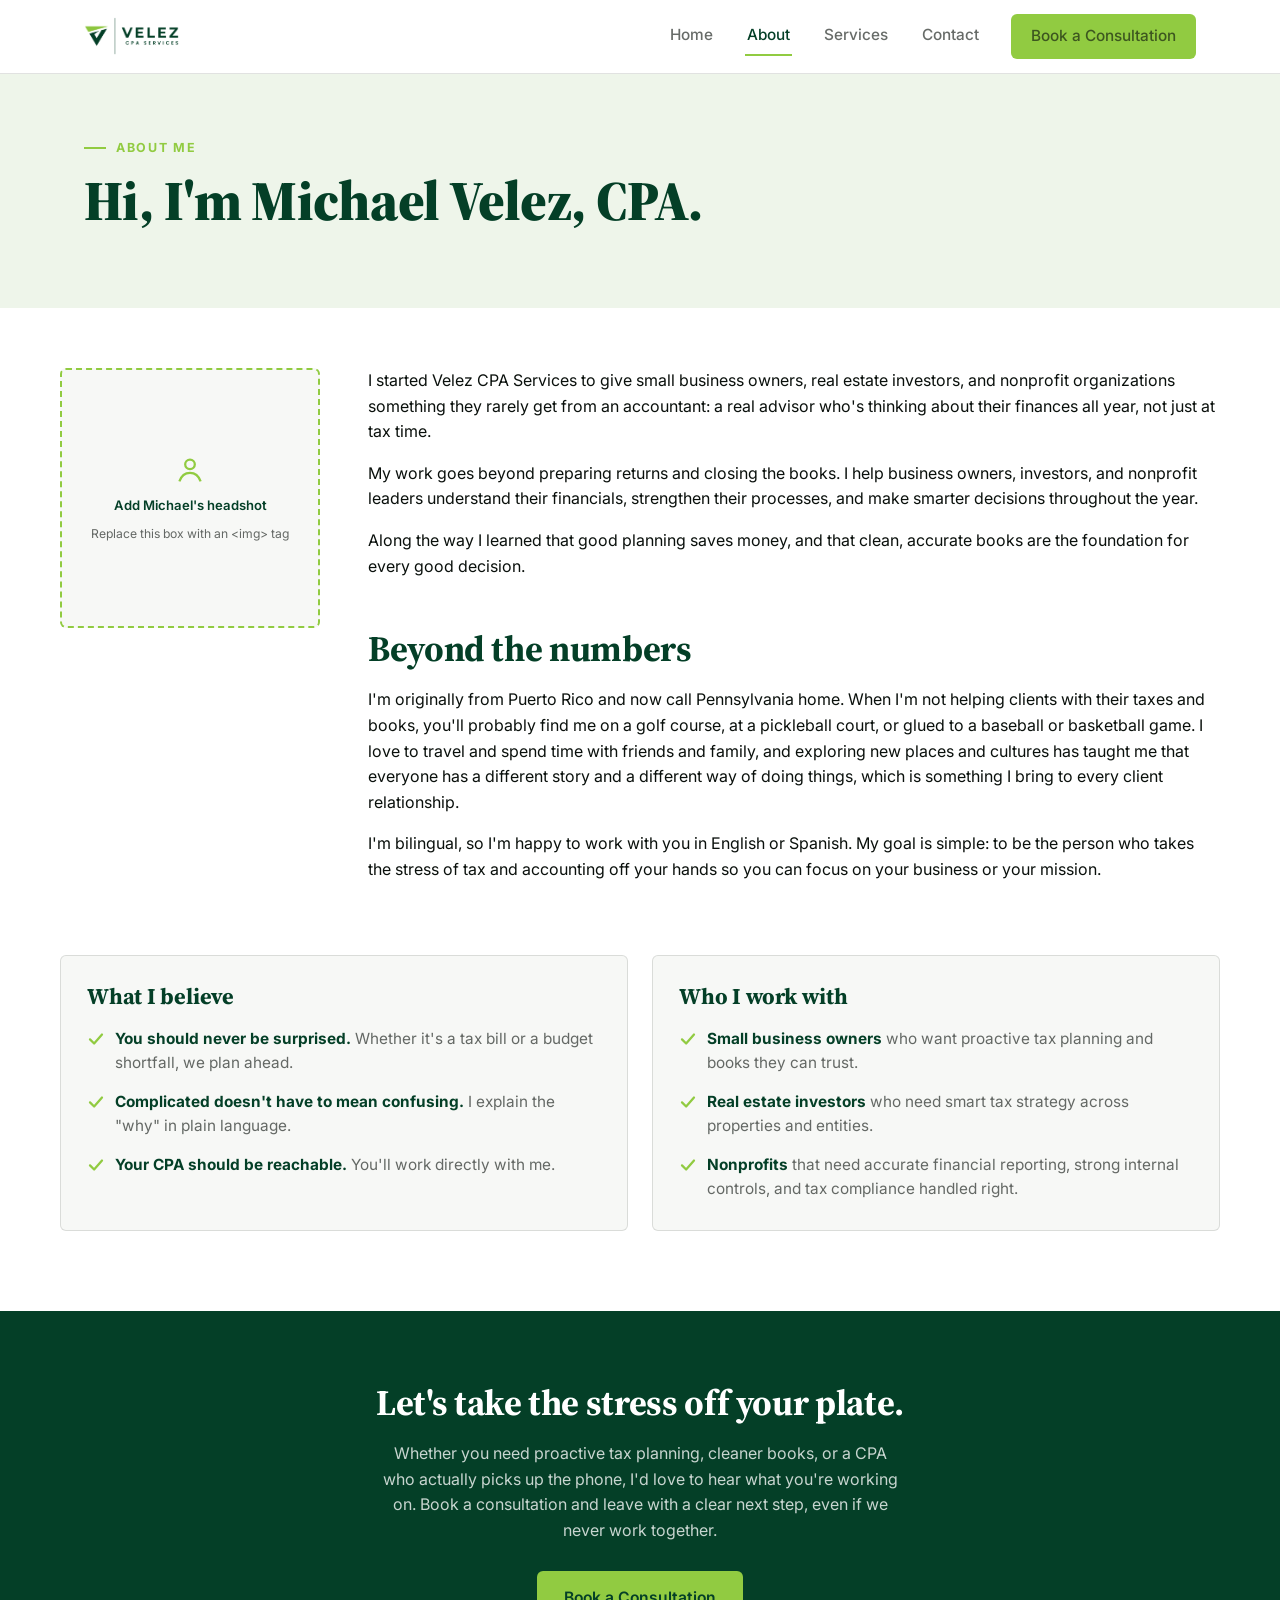
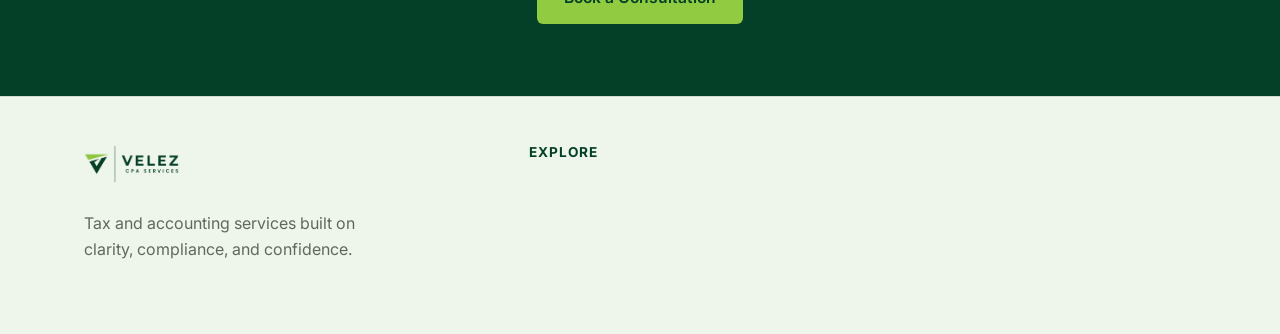
==== about.html @ fefa3461 "Update about.html" ====
<!doctype html>
<html lang="en">
<head>
<meta charset="UTF-8" />
<meta name="viewport" content="width=device-width, initial-scale=1" />
<title>About Michael Velez | Velez CPA Services</title>
<meta name="description" content="Meet Michael Velez, CPA — a proactive advisor for small business owners, real estate investors, and nonprofits. Bilingual in English and Spanish." />
<link rel="preconnect" href="https://fonts.googleapis.com" />
<link rel="preconnect" href="https://fonts.gstatic.com" crossorigin />
<link href="https://fonts.googleapis.com/css2?family=Source+Serif+4:wght@600;700;900&family=Inter:wght@400;500;600;700&display=swap" rel="stylesheet" />
<link rel="stylesheet" href="styles.css" />
<link rel="icon" href="favicon.ico" sizes="any" />
<link rel="apple-touch-icon" href="apple-touch-icon.png" />
<style>
  .about-values { display: grid; grid-template-columns: 1fr 1fr; gap: 24px; margin-top: 56px; }
  .values-card { background: var(--mist); border: 1px solid var(--ink-faint); border-radius: var(--radius); padding: 28px 26px; }
  .values-card h2 { font-size: 1.4rem; margin-bottom: 0.8em; }
  .values-card ul { list-style: none; margin: 0; padding: 0; display: grid; gap: 14px; }
  .values-card li { display: flex; gap: 10px; align-items: flex-start; color: var(--ink-soft); font-size: 0.96rem; }
  .values-card li strong { color: var(--forest); }
  .values-card .tick-mark { width: 18px; height: 18px; margin-top: 3px; }
  .values-card .tick-mark path { stroke-dashoffset: 0; }
  .about-story h2 { margin-top: 1.4em; }
  @media (max-width: 860px) { .about-values { grid-template-columns: 1fr; } }
</style>
</head>
<body>
<a class="skip-link" href="#main">Skip to content</a>

<header class="site-header">
  <div class="nav-wrap">
    <a href="index.html" class="logo"><img src="logo-full.png" alt="Velez CPA Services" /></a>
    <button class="nav-toggle" aria-label="Toggle menu" aria-expanded="false"></button>
    <nav class="site-nav" id="site-nav">
      <a href="index.html">Home</a>
      <a href="about.html" class="active">About</a>
      <a href="services.html">Services</a>
      <a href="contact.html">Contact</a>
      <a href="contact.html" class="btn btn-accent nav-cta">Book a Consultation</a>
    </nav>
  </div>
</header>

<main id="main">

  <section class="page-header">
    <div class="container">
      <p class="eyebrow">About Me</p>
      <h1>Hi, I'm Michael Velez, CPA.</h1>
    </div>
  </section>

  <section class="about-body container">
    <div class="about-grid">
      <div>
        <div class="photo-placeholder headshot">
          <svg viewBox="0 0 24 24"><circle cx="12" cy="8" r="3.4"/><path d="M4.5 20c1.4-4 4-6 7.5-6s6.1 2 7.5 6"/></svg>
          <span>Add Michael's headshot</span>
          <small>Replace this box with an &lt;img&gt; tag</small>
        </div>
      </div>

      <div class="about-story">
        <p>I started Velez CPA Services to give small business owners, real estate investors, and nonprofit organizations something they rarely get from an accountant: a real advisor who's thinking about their finances all year, not just at tax time.</p>
        <p>My work goes beyond preparing returns and closing the books. I help business owners, investors, and nonprofit leaders understand their financials, strengthen their processes, and make smarter decisions throughout the year.</p>
        <p>Along the way I learned that good planning saves money, and that clean, accurate books are the foundation for every good decision.</p>

        <h2>Beyond the numbers</h2>
        <p>I'm originally from Puerto Rico and now call Pennsylvania home. When I'm not helping clients with their taxes and books, you'll probably find me on a golf course, at a pickleball court, or glued to a baseball or basketball game. I love to travel and spend time with friends and family, and exploring new places and cultures has taught me that everyone has a different story and a different way of doing things, which is something I bring to every client relationship.</p>
        <p>I'm bilingual, so I'm happy to work with you in English or Spanish. My goal is simple: to be the person who takes the stress of tax and accounting off your hands so you can focus on your business or your mission.</p>
      </div>
    </div>

    <div class="about-values">
      <div class="values-card">
        <h2>What I believe</h2>
        <ul>
          <li>
            <svg class="tick-mark" viewBox="0 0 24 24"><path d="M4 12.5 L9.5 18 L20 6"/></svg>
            <span><strong>You should never be surprised.</strong> Whether it's a tax bill or a budget shortfall, we plan ahead.</span>
          </li>
          <li>
            <svg class="tick-mark" viewBox="0 0 24 24"><path d="M4 12.5 L9.5 18 L20 6"/></svg>
            <span><strong>Complicated doesn't have to mean confusing.</strong> I explain the "why" in plain language.</span>
          </li>
          <li>
            <svg class="tick-mark" viewBox="0 0 24 24"><path d="M4 12.5 L9.5 18 L20 6"/></svg>
            <span><strong>Your CPA should be reachable.</strong> You'll work directly with me.</span>
          </li>
        </ul>
      </div>

      <div class="values-card">
        <h2>Who I work with</h2>
        <ul>
          <li>
            <svg class="tick-mark" viewBox="0 0 24 24"><path d="M4 12.5 L9.5 18 L20 6"/></svg>
            <span><strong>Small business owners</strong> who want proactive tax planning and books they can trust.</span>
          </li>
          <li>
            <svg class="tick-mark" viewBox="0 0 24 24"><path d="M4 12.5 L9.5 18 L20 6"/></svg>
            <span><strong>Real estate investors</strong> who need smart tax strategy across properties and entities.</span>
          </li>
          <li>
            <svg class="tick-mark" viewBox="0 0 24 24"><path d="M4 12.5 L9.5 18 L20 6"/></svg>
            <span><strong>Nonprofits</strong> that need accurate financial reporting, strong internal controls, and tax compliance handled right.</span>
          </li>
        </ul>
      </div>
    </div>
  </section>

  <section class="cta-band">
    <div class="container cta-inner">
      <h2>Let's take the stress off your plate.</h2>
      <p>Whether you need proactive tax planning, cleaner books, or a CPA who actually picks up the phone, I'd love to hear what you're working on. Book a consultation and leave with a clear next step, even if we never work together.</p>
      <a href="contact.html" class="btn btn-on-dark">Book a Consultation</a>
    </div>
  </section>

</main>

<footer class="site-footer">
  <div class="container">
    <div class="footer-grid">
      <div class="footer-brand">
        <a href="index.html" class="logo"><img src="logo-full.png" alt="Velez CPA Services" /></a>
        <p style="max-width:32ch; margin-top:10px;">Tax and accounting services built on clarity, compliance, and confidence.</p>
      </div>
      <div>
        <h4>Explore</h4>
        <ul class="footer-links">
---- styles.css ----
/* ============================================================
   VELEZ CPA SERVICES — design tokens
   ============================================================ */
:root {
  --ink: #0a100c;
  --paper: #ffffff;
  --forest: #043f27;
  --leaf: #91cb41;
  --sage-tint: #eef5ea;
  --mist: #f7f8f6;
  --ink-soft: rgba(10, 16, 12, 0.62);
  --ink-faint: rgba(10, 16, 12, 0.12);

  --font-display: "Source Serif 4", Georgia, serif;
  --font-body: "Inter", -apple-system, BlinkMacSystemFont, "Segoe UI", sans-serif;

  --container: 1160px;
  --radius: 6px;
  --shadow-card: 0 1px 2px rgba(10, 16, 12, 0.06), 0 8px 24px rgba(10, 16, 12, 0.05);
}

@media (prefers-reduced-motion: no-preference) {
  :root { --motion-ok: 1; }
}

* { box-sizing: border-box; }
html { scroll-behavior: smooth; }
@media (prefers-reduced-motion: reduce) { html { scroll-behavior: auto; } }

body {
  margin: 0;
  font-family: var(--font-body);
  color: var(--ink);
  background: var(--paper);
  line-height: 1.6;
  -webkit-font-smoothing: antialiased;
}

img { max-width: 100%; display: block; }
a { color: inherit; }

.container {
  max-width: var(--container);
  margin: 0 auto;
  padding: 0 24px;
}

/* ---------- Skip link ---------- */
.skip-link {
  position: absolute;
  left: -999px;
  top: 0;
  background: var(--forest);
  color: #fff;
  padding: 12px 18px;
  z-index: 200;
  border-radius: 0 0 6px 0;
}
.skip-link:focus {
  left: 0;
}

/* ---------- Focus visibility ---------- */
a:focus-visible,
button:focus-visible,
input:focus-visible,
textarea:focus-visible,
select:focus-visible {
  outline: 2px solid var(--leaf);
  outline-offset: 3px;
}

/* ============================================================
   Typography
   ============================================================ */
h1, h2, h3, h4 {
  font-family: var(--font-display);
  font-weight: 700;
  line-height: 1.12;
  margin: 0 0 0.5em;
  color: var(--forest);
  letter-spacing: -0.01em;
}

h1 { font-size: clamp(2.3rem, 4.4vw, 3.6rem); font-weight: 900; }
h2 { font-size: clamp(1.7rem, 2.8vw, 2.35rem); }
h3 { font-size: 1.25rem; }

p { margin: 0 0 1em; }
.lede { font-size: 1.15rem; color: var(--ink-soft); max-width: 56ch; }

.eyebrow {
  font-family: var(--font-body);
  font-weight: 700;
  font-size: 0.78rem;
  letter-spacing: 0.14em;
  text-transform: uppercase;
  color: var(--leaf);
  margin: 0 0 0.9em;
}
.eyebrow::before {
  content: "";
  display: inline-block;
  width: 22px;
  height: 2px;
  background: var(--leaf);
  margin-right: 10px;
  vertical-align: middle;
}

.accent-underline {
  position: relative;
  white-space: nowrap;
}
.accent-underline::after {
  content: "";
  position: absolute;
  left: 0; right: 0; bottom: 0.06em;
  height: 0.32em;
  background: var(--leaf);
  opacity: 0.45;
  z-index: -1;
  border-radius: 2px;
}

/* ============================================================
   Buttons
   ============================================================ */
.btn {
  display: inline-flex;
  align-items: center;
  gap: 8px;
  font-family: var(--font-body);
  font-weight: 600;
  font-size: 0.98rem;
  padding: 13px 26px;
  border-radius: var(--radius);
  text-decoration: none;
  border: 1.5px solid transparent;
  transition: transform 0.15s ease, background-color 0.15s ease, color 0.15s ease, border-color 0.15s ease;
  cursor: pointer;
}
.btn-accent {
  background: var(--leaf);
  color: var(--forest);
}
.btn-accent:hover { background: #a3d95c; transform: translateY(-1px); }
.btn-outline {
  background: transparent;
  color: var(--forest);
  border-color: var(--forest);
}
.btn-outline:hover { background: var(--forest); color: #fff; }
.btn-on-dark {
  background: var(--leaf);
  color: var(--forest);
}
.btn-on-dark:hover { background: #fff; }

/* ============================================================
   Header / Nav
   ============================================================ */
.site-header {
  position: sticky;
  top: 0;
  z-index: 100;
  background: var(--paper);
  border-bottom: 1px solid var(--ink-faint);
}
.nav-wrap {
  max-width: var(--container);
  margin: 0 auto;
  padding: 14px 24px;
  display: flex;
  align-items: center;
  justify-content: space-between;
  gap: 24px;
}
.logo {
  display: inline-flex;
  align-items: center;
  text-decoration: none;
  white-space: nowrap;
}
.logo img {
  height: 38px;
  width: auto;
  display: block;
}

.site-nav {
  display: flex;
  align-items: center;
  gap: 30px;
}
.site-nav a {
  color: var(--ink-soft);
  text-decoration: none;
  font-size: 0.96rem;
  font-weight: 500;
  padding: 6px 2px;
  border-bottom: 2px solid transparent;
}
.site-nav a:hover,
.site-nav a.active {
  color: var(--forest);
  border-bottom-color: var(--leaf);
}
.site-nav a.nav-cta {
  border: none;
  padding: 10px 20px;
}
.site-nav a.nav-cta:hover { border: none; }

.nav-toggle {
  display: none;
  background: none;
  border: none;
  width: 32px;
  height: 26px;
  position: relative;
  cursor: pointer;
  padding: 0;
}
.nav-toggle span,
.nav-toggle::before,
.nav-toggle::after {
  content: "";
  position: absolute;
  left: 0; right: 0;
  height: 2px;
  background: var(--forest);
  transition: transform 0.2s ease, opacity 0.2s ease;
}
.nav-toggle::before { top: 4px; }
.nav-toggle span { top: 12px; }
.nav-toggle::after { top: 20px; }
.nav-toggle[aria-expanded="true"]::before { transform: translateY(8px) rotate(45deg); }
.nav-toggle[aria-expanded="true"] span { opacity: 0; }
.nav-toggle[aria-expanded="true"]::after { transform: translateY(-8px) rotate(-45deg); }

/* ============================================================
   Ledger divider — signature ruler motif
   ============================================================ */
.ledger-divider {
  position: relative;
  height: 30px;
  max-width: var(--container);
  margin: 0 auto;
}
.ledger-divider::before {
  content: "";
  position: absolute;
  left: 24px; right: 24px; top: 50%;
  height: 1px;
  background: var(--ink-faint);
}
.ledger-divider::after {
  content: "";
  position: absolute;
  left: 24px; right: 24px; top: 50%;
  height: 9px;
  transform: translateY(-50%);
  background-image: repeating-linear-gradient(
    to right, var(--leaf) 0 2px, transparent 2px 34px
  );
  opacity: 0.55;
}

/* ============================================================
   Hero
   ============================================================ */
.hero {
  padding: 84px 0 64px;
  background: linear-gradient(180deg, var(--sage-tint) 0%, var(--paper) 100%);
}
.hero-inner { max-width: 780px; }
.hero-actions {
  display: flex;
  gap: 16px;
  flex-wrap: wrap;
  margin-top: 28px;
}

/* ============================================================
   Tick mark (signature checkmark, used on section headings & lists)
   ============================================================ */
.tick-mark {
  display: inline-block;
  width: 22px;
  height: 22px;
  flex: none;
}
.tick-mark path {
  fill: none;
  stroke: var(--leaf);
  stroke-width: 3;
  stroke-linecap: round;
  stroke-linejoin: round;
  stroke-dasharray: 30;
  stroke-dashoffset: 30;
  transition: stroke-dashoffset 0.6s ease;
}
.reveal.in-view .tick-mark path { stroke-dashoffset: 0; }
@media (prefers-reduced-motion: reduce) {
  .tick-mark path { stroke-dashoffset: 0; transition: none; }
}

.reveal {
  opacity: 0;
  transform: translateY(14px);
  transition: opacity 0.5s ease, transform 0.5s ease;
}
.reveal.in-view { opacity: 1; transform: none; }
@media (prefers-reduced-motion: reduce) {
  .reveal { opacity: 1; transform: none; transition: none; }
}

/* ============================================================
   Services preview grid (home)
   ============================================================ */
.services-preview { padding: 72px 0 56px; }
.service-grid {
  display: grid;
  grid-template-columns: repeat(auto-fit, minmax(220px, 1fr));
  gap: 20px;
  margin-top: 32px;
}
.service-card {
  background: var(--mist);
  border-radius: var(--radius);
  padding: 26px 22px;
  border: 1px solid var(--ink-faint);
}
.service-card .tick-mark { margin-bottom: 14px; }
.service-card h3 { margin-bottom: 0.4em; font-size: 1.08rem; }
.service-card p { color: var(--ink-soft); font-size: 0.95rem; margin: 0; }

.link-more {
  display: inline-block;
  margin-top: 28px;
  font-weight: 600;
  color: var(--forest);
  text-decoration: none;
  border-bottom: 2px solid var(--leaf);
  padding-bottom: 2px;
}

/* ============================================================
   About preview (home)
   ============================================================ */
.about-preview {
  padding: 64px 0;
  display: grid;
  grid-template-columns: auto 1fr;
  gap: 36px;
  align-items: center;
}
.monogram {
  width: 128px;
  height: 128px;
  border-radius: 50%;
  background: var(--forest);
  color: var(--leaf);
  font-family: var(--font-display);
  font-weight: 900;
  font-size: 2.2rem;
  display: flex;
  align-items: center;
  justify-content: center;
  flex: none;
}
.about-preview p { color: var(--ink-soft); max-width: 60ch; }

/* ============================================================
   CTA band
   ============================================================ */
.cta-band {
  background: var(--forest);
  color: #fff;
  padding: 72px 0;
  text-align: center;
}
.cta-band h2 { color: #fff; }
.cta-inner p {
  color: rgba(255, 255, 255, 0.78);
  max-width: 52ch;
  margin: 0 auto 28px;
}

/* ============================================================
   Page header (About / Services / Contact)
   ============================================================ */
.page-header {
  padding: 64px 0 48px;
  background: var(--sage-tint);
}
.page-header .lede { margin-top: 10px; }

/* ============================================================
   About page
   ============================================================ */
.about-body { padding: 60px 0 80px; }
.about-grid {
  display: grid;
  grid-template-columns: 260px 1fr;
  gap: 48px;
  align-items: start;
}
.about-photo {
  width: 100%;
  aspect-ratio: 1;
  border-radius: var(--radius);
  background: var(--forest);
  color: var(--leaf);
  font-family: var(--font-display);
  font-weight: 900;
  font-size: 3.4rem;
  display: flex;
  align-items: center;
  justify-content: center;
}

/* ---------- Image placeholder (swap for real photos) ---------- */
.photo-placeholder {
  border: 2px dashed var(--leaf);
  border-radius: var(--radius);
  background: var(--mist);
  color: var(--ink-soft);
  display: flex;
  flex-direction: column;
  align-items: center;
  justify-content: center;
  gap: 8px;
  text-align: center;
  padding: 20px;
}
.photo-placeholder svg {
  width: 34px;
  height: 34px;
  stroke: var(--leaf);
  fill: none;
  stroke-width: 1.6;
}
.photo-placeholder span {
  font-size: 0.82rem;
  font-weight: 600;
  color: var(--forest);
}
.photo-placeholder small {
  font-size: 0.76rem;
  color: var(--ink-soft);
}
.photo-placeholder.headshot {
  width: 100%;
  aspect-ratio: 1;
}
.photo-placeholder.service-photo {
  width: 100%;
  aspect-ratio: 4 / 3;
  margin-top: 18px;
}
.credentials-list {
  list-style: none;
  padding: 0;
  margin: 24px 0 0;
  display: flex;
  flex-direction: column;
  gap: 10px;
}
.credentials-list li {
  display: flex;
  gap: 10px;
  align-items: flex-start;
  color: var(--ink-soft);
  font-size: 0.95rem;
}
.placeholder-note {
  display: inline-block;
  margin-top: 18px;
  font-size: 0.85rem;
  color: var(--forest);
  background: var(--sage-tint);
  border: 1px dashed var(--leaf);
  padding: 8px 12px;
  border-radius: 4px;
}

/* ============================================================
   Services page
   ============================================================ */
.services-photo {
  margin: 0 auto;
  max-width: var(--container);
  padding: 0 24px 8px;
}
.services-photo .photo-placeholder {
  width: 100%;
  aspect-ratio: 21 / 6;
}

.services-list { padding: 8px 0 20px; }
.services-group { margin-bottom: 8px; }
.services-group + .ledger-divider { margin: 40px auto; }
.services-group .service-grid { margin-top: 24px; }
.tick-list {
  list-style: none;
  margin: 0;
  padding: 0;
  display: grid;
  gap: 10px;
}
.tick-list li {
  display: flex;
  gap: 10px;
  align-items: flex-start;
  font-size: 0.98rem;
  color: var(--ink);
}
.tick-list .tick-mark { width: 18px; height: 18px; margin-top: 2px; }
.tick-list .tick-mark path { stroke-dashoffset: 0; }

/* ============================================================
   Contact page
   ============================================================ */
.contact-body { padding: 64px 0 90px; }
.contact-grid {
  display: grid;
  grid-template-columns: 1.15fr 0.85fr;
  gap: 44px;
  align-items: start;
}
.contact-card {
  background: var(--forest);
  color: #fff;
  border-radius: var(--radius);
  padding: 32px 28px;
}
.contact-card h3 { color: #fff; margin-bottom: 0.3em; }
.contact-card p { color: rgba(255, 255, 255, 0.75); }
.contact-method {
  display: flex;
  align-items: center;
  gap: 12px;
  padding: 14px 0;
  border-top: 1px solid rgba(255, 255, 255, 0.14);
  text-decoration: none;
  color: #fff;
}
.contact-method:first-of-type { border-top: none; margin-top: 8px; }
.contact-method .label {
  display: block;
  font-size: 0.78rem;
  text-transform: uppercase;
  letter-spacing: 0.08em;
  color: var(--leaf);
}
.contact-method .value { font-weight: 600; font-size: 1.02rem; }

.contact-form {
  display: grid;
  gap: 18px;
}
.form-row {
  display: grid;
  grid-template-columns: 1fr 1fr;
  gap: 18px;
}
.field { display: grid; gap: 6px; }
.field label {
  font-size: 0.88rem;
  font-weight: 600;
  color: var(--forest);
}
.field input,
.field select,
.field textarea {
  font-family: var(--font-body);
  font-size: 1rem;
  padding: 12px 14px;
  border: 1.5px solid var(--ink-faint);
  border-radius: var(--radius);
  background: var(--paper);
  color: var(--ink);
}
.field input:focus,
.field select:focus,
.field textarea:focus {
  border-color: var(--leaf);
  outline: none;
}
.field textarea { resize: vertical; min-height: 120px; }
.form-note { font-size: 0.85rem; color: var(--ink-soft); }

.form-status {
  padding: 14px 16px;
  border-radius: var(--radius);
  font-size: 0.95rem;
  display: none;
}
.form-status.success {
  display: block;
  background: var(--sage-tint);
  color: var(--forest);
  border: 1px solid var(--leaf);
}
.form-status.error {
  display: block;
  background: #fdecea;
  color: #7a2020;
  border: 1px solid #e0a3a3;
}

/* ============================================================
   Footer
   ============================================================ */
.site-footer {
  background: var(--sage-tint);
  color: var(--ink-soft);
  padding: 48px 0 28px;
  margin-top: 0;
  border-top: 1px solid var(--ink-faint);
}
.footer-grid {
  display: grid;
  grid-template-columns: 1.3fr 1fr 1fr;
  gap: 32px;
  padding-bottom: 28px;
}
.footer-grid h4 {
  color: var(--forest);
  font-family: var(--font-body);
  font-size: 0.85rem;
  text-transform: uppercase;
  letter-spacing: 0.08em;
  margin-bottom: 14px;
}
.footer-brand .logo { display: inline-block; margin-bottom: 10px; }
.footer-links { list-style: none; padding: 0; margin: 0; display: grid; gap: 8px; }
.footer-links a { text-decoration: none; color: var(--ink-soft); }
.footer-links a:hover { color: var(--forest); }
.footer-bottom {
  border-top: 1px solid var(--ink-faint);
  padding-top: 20px;
  font-size: 0.85rem;
  display: flex;
  justify-content: space-between;
  flex-wrap: wrap;
  gap: 10px;
  color: var(--ink-soft);
}

/* ============================================================
   Responsive
   ============================================================ */
@media (max-width: 860px) {
  .services-photo .photo-placeholder { aspect-ratio: 16 / 9; }
  .about-grid { grid-template-columns: 1fr; }
  .about-photo { width: 180px; }
  .services-group .service-grid { grid-template-columns: 1fr; }
  .contact-grid { grid-template-columns: 1fr; }
  .footer-grid { grid-template-columns: 1fr 1fr; }
}

@media (max-width: 720px) {
  .nav-toggle { display: block; }
  .site-nav {
    position: absolute;
    top: 100%; left: 0; right: 0;
    background: var(--paper);
    flex-direction: column;
    align-items: flex-start;
    padding: 8px 24px 24px;
    gap: 4px;
    display: none;
    border-bottom: 1px solid var(--ink-faint);
    box-shadow: var(--shadow-card);
  }
  .site-nav.open { display: flex; }
  .site-nav a { width: 100%; padding: 12px 0; border-bottom: 1px solid var(--ink-faint); }
  .site-nav a.nav-cta { margin-top: 6px; text-align: center; }
  .about-preview { grid-template-columns: 1fr; text-align: left; }
  .form-row { grid-template-columns: 1fr; }
  .footer-grid { grid-template-columns: 1fr; }
}
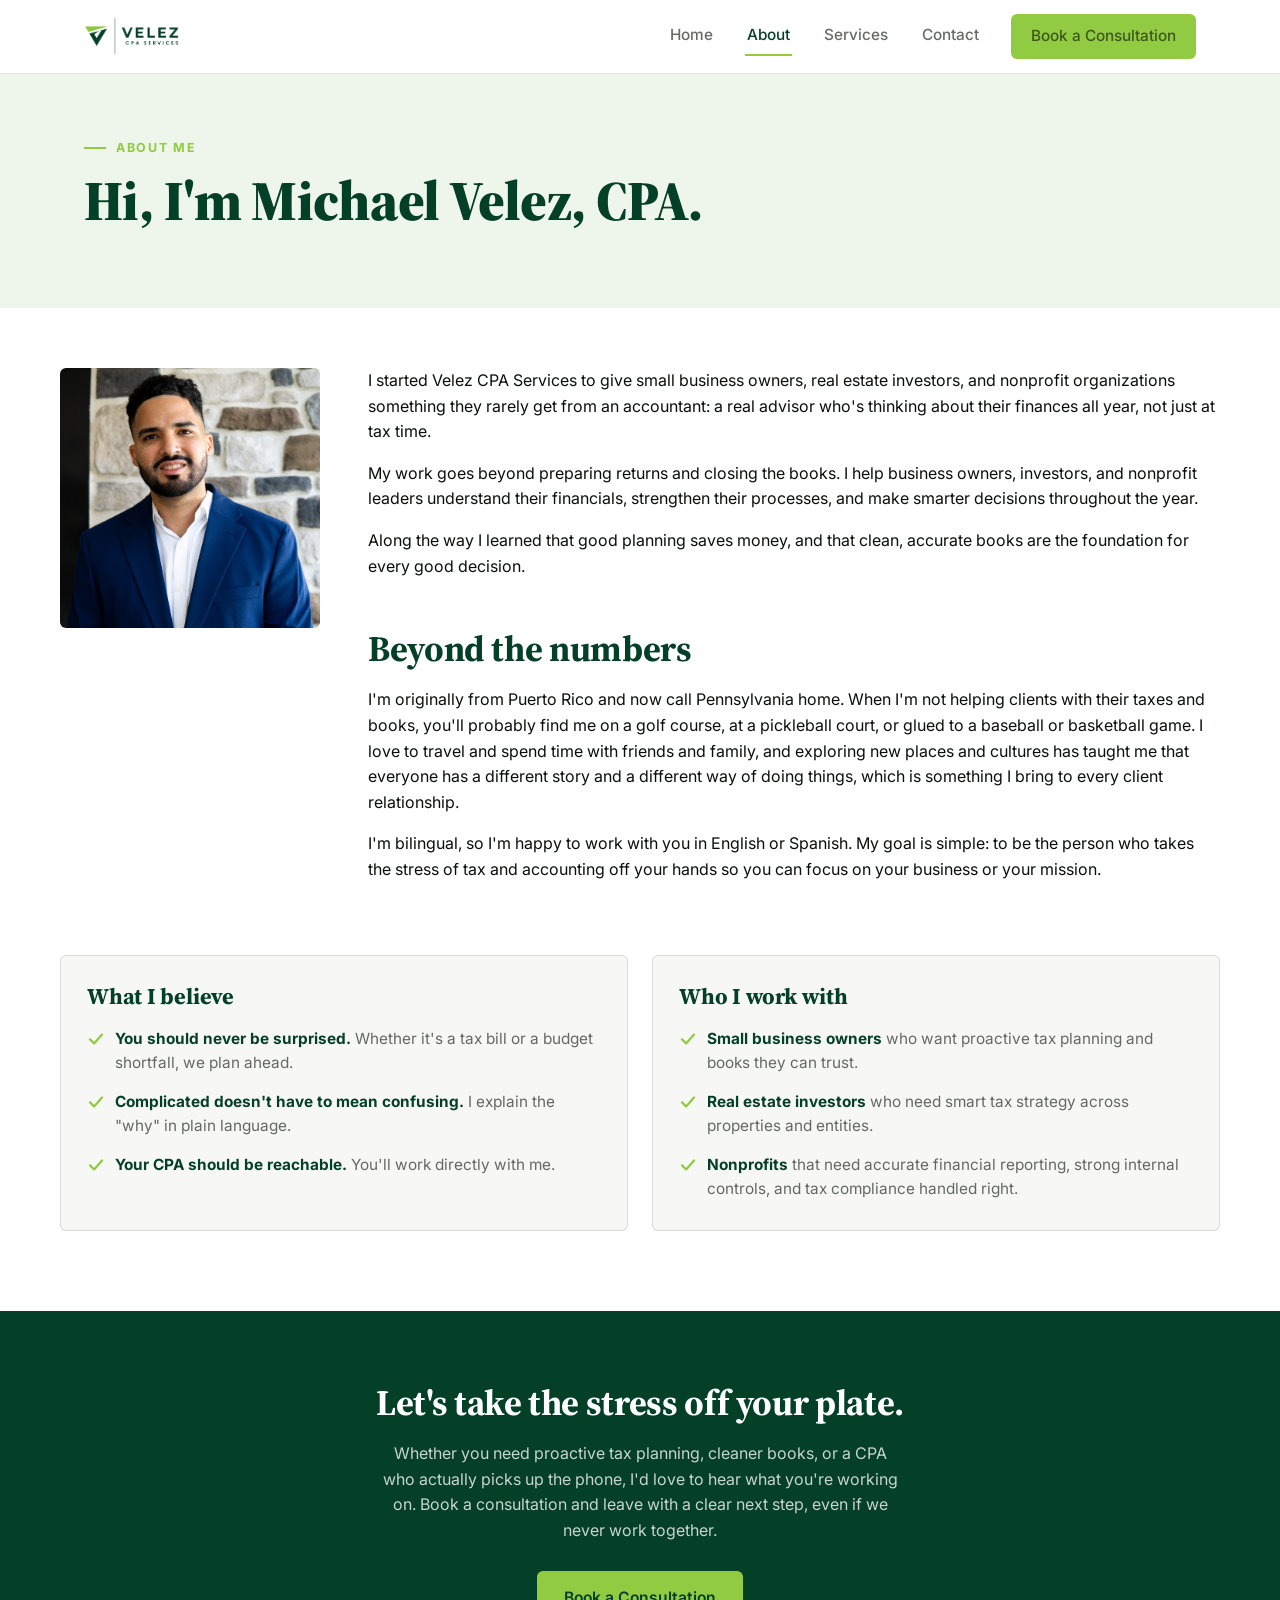
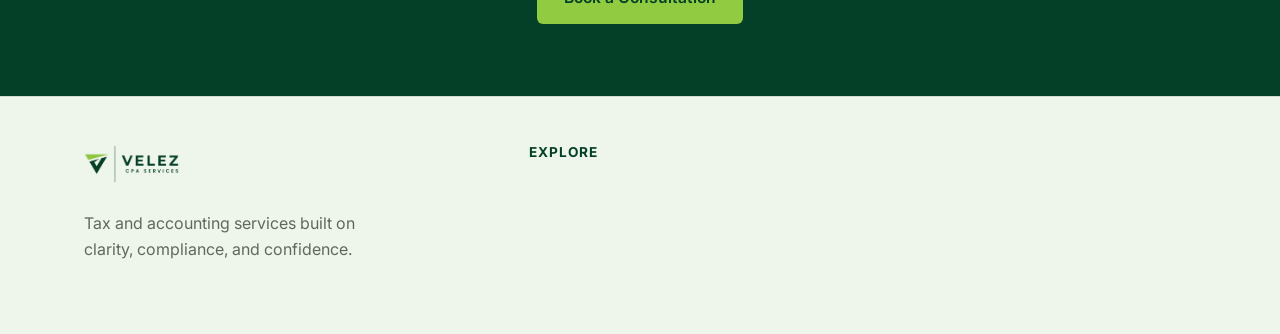
==== commit 53951af7: "Update about.html" ====
--- a/about.html
+++ b/about.html
@@ -53,11 +53,7 @@
   <section class="about-body container">
     <div class="about-grid">
       <div>
-        <div class="photo-placeholder headshot">
-          <svg viewBox="0 0 24 24"><circle cx="12" cy="8" r="3.4"/><path d="M4.5 20c1.4-4 4-6 7.5-6s6.1 2 7.5 6"/></svg>
-          <span>Add Michael's headshot</span>
-          <small>Replace this box with an &lt;img&gt; tag</small>
-        </div>
+               <img src="headshot.jpg" alt="Michael Velez, CPA" style="width:100%; max-width:320px; aspect-ratio:1; object-fit:cover; object-position:center top; border-radius:var(--radius); display:block;" />
       </div>
 
       <div class="about-story">
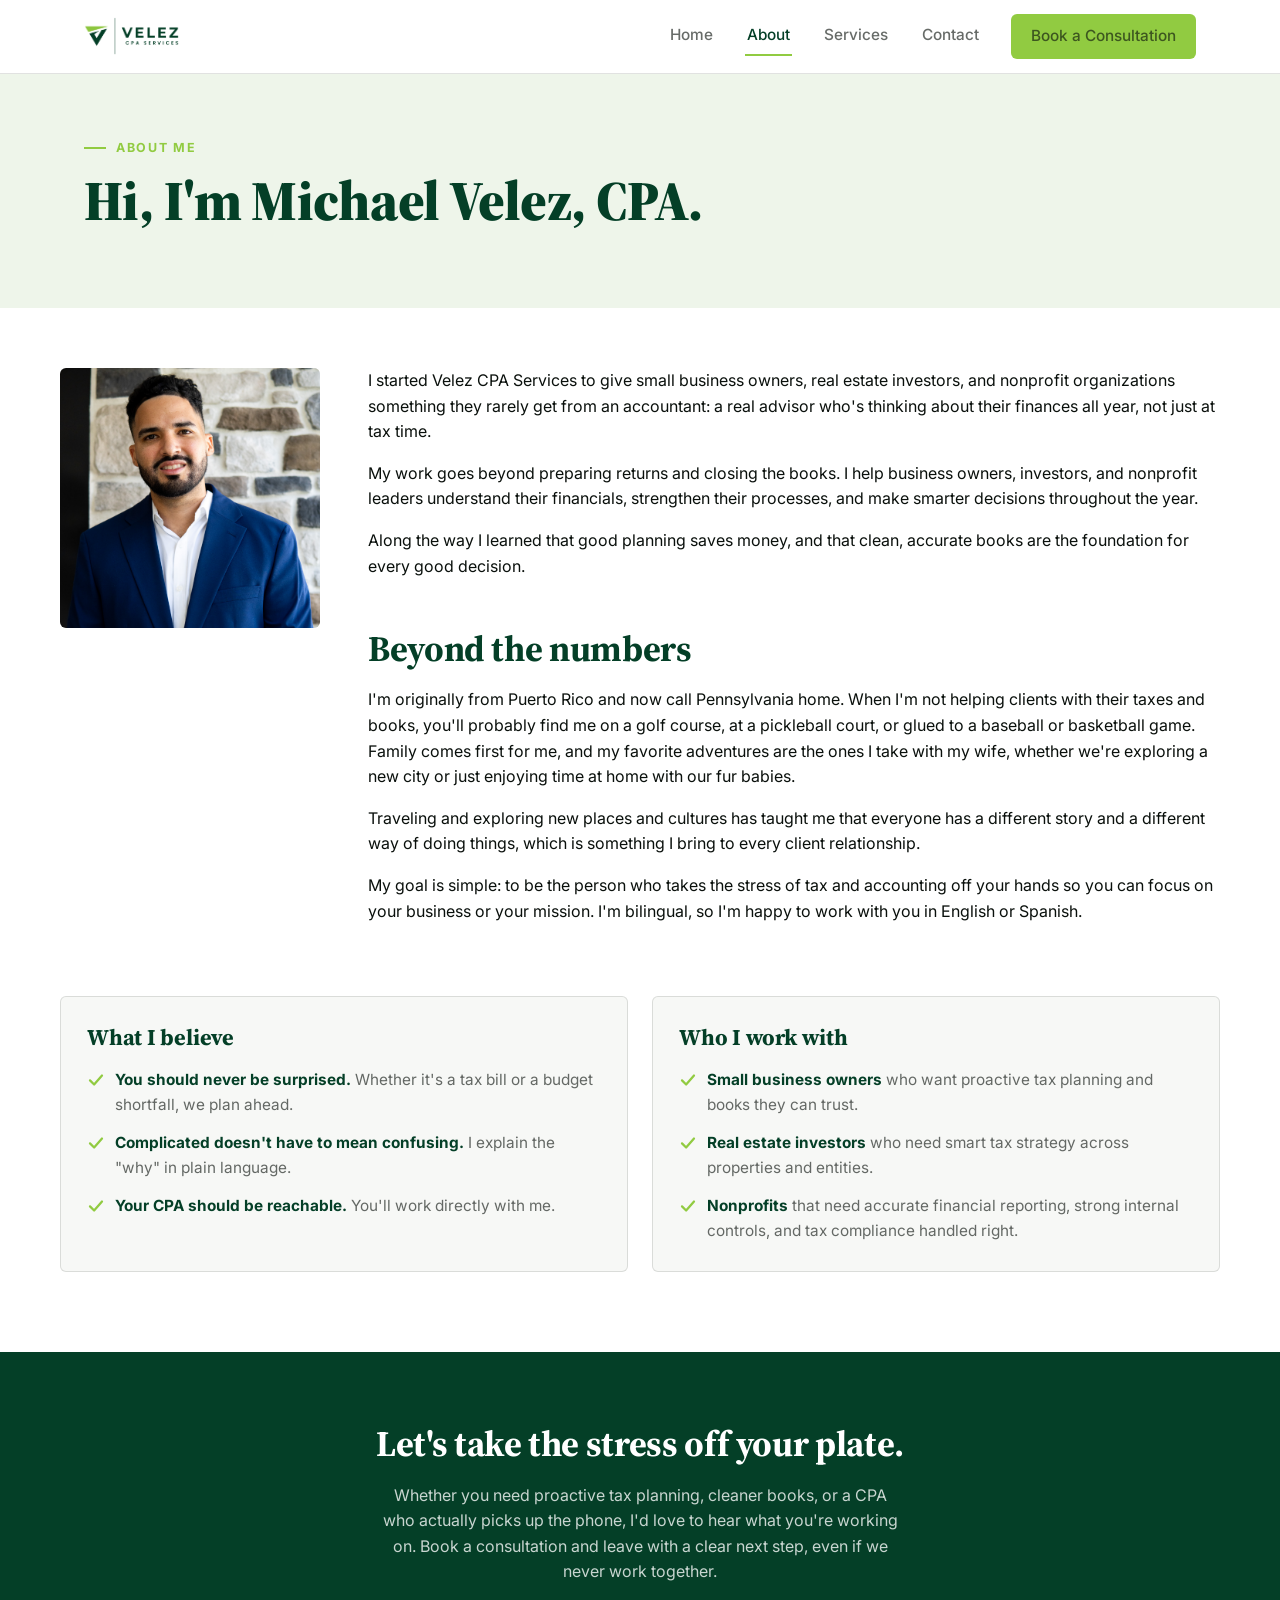
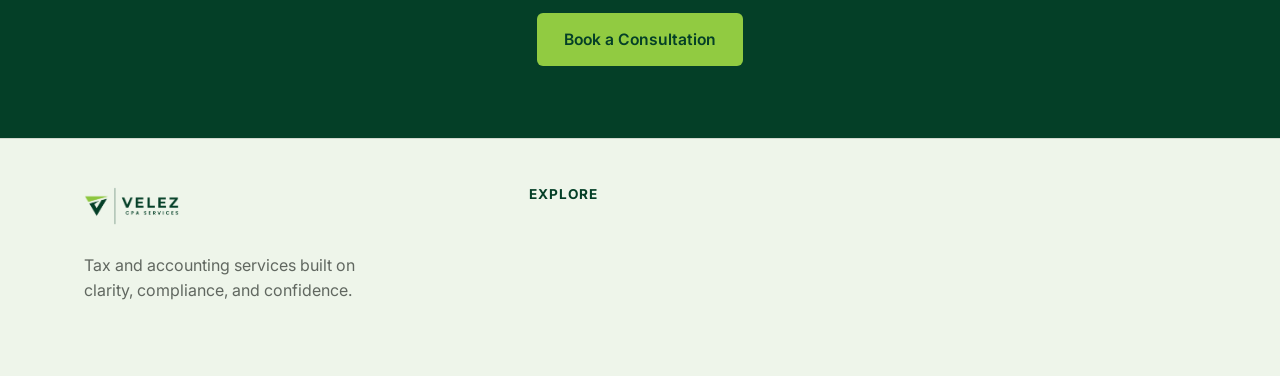
==== commit 7209dabf: "Update about.html" ====
--- a/about.html
+++ b/about.html
@@ -61,9 +61,10 @@
         <p>My work goes beyond preparing returns and closing the books. I help business owners, investors, and nonprofit leaders understand their financials, strengthen their processes, and make smarter decisions throughout the year.</p>
         <p>Along the way I learned that good planning saves money, and that clean, accurate books are the foundation for every good decision.</p>
 
-        <h2>Beyond the numbers</h2>
-        <p>I'm originally from Puerto Rico and now call Pennsylvania home. When I'm not helping clients with their taxes and books, you'll probably find me on a golf course, at a pickleball court, or glued to a baseball or basketball game. I love to travel and spend time with friends and family, and exploring new places and cultures has taught me that everyone has a different story and a different way of doing things, which is something I bring to every client relationship.</p>
-        <p>I'm bilingual, so I'm happy to work with you in English or Spanish. My goal is simple: to be the person who takes the stress of tax and accounting off your hands so you can focus on your business or your mission.</p>
+               <h2>Beyond the numbers</h2>
+                <p>I'm originally from Puerto Rico and now call Pennsylvania home. When I'm not helping clients with their taxes and books, you'll probably find me on a golf course, at a pickleball court, or glued to a baseball or basketball game. Family comes first for me, and my favorite adventures are the ones I take with my wife, whether we're exploring a new city or just enjoying time at home with our fur babies.</p>
+        <p>Traveling and exploring new places and cultures has taught me that everyone has a different story and a different way of doing things, which is something I bring to every client relationship.</p>
+        <p>My goal is simple: to be the person who takes the stress of tax and accounting off your hands so you can focus on your business or your mission. I'm bilingual, so I'm happy to work with you in English or Spanish.</p>
       </div>
     </div>
 
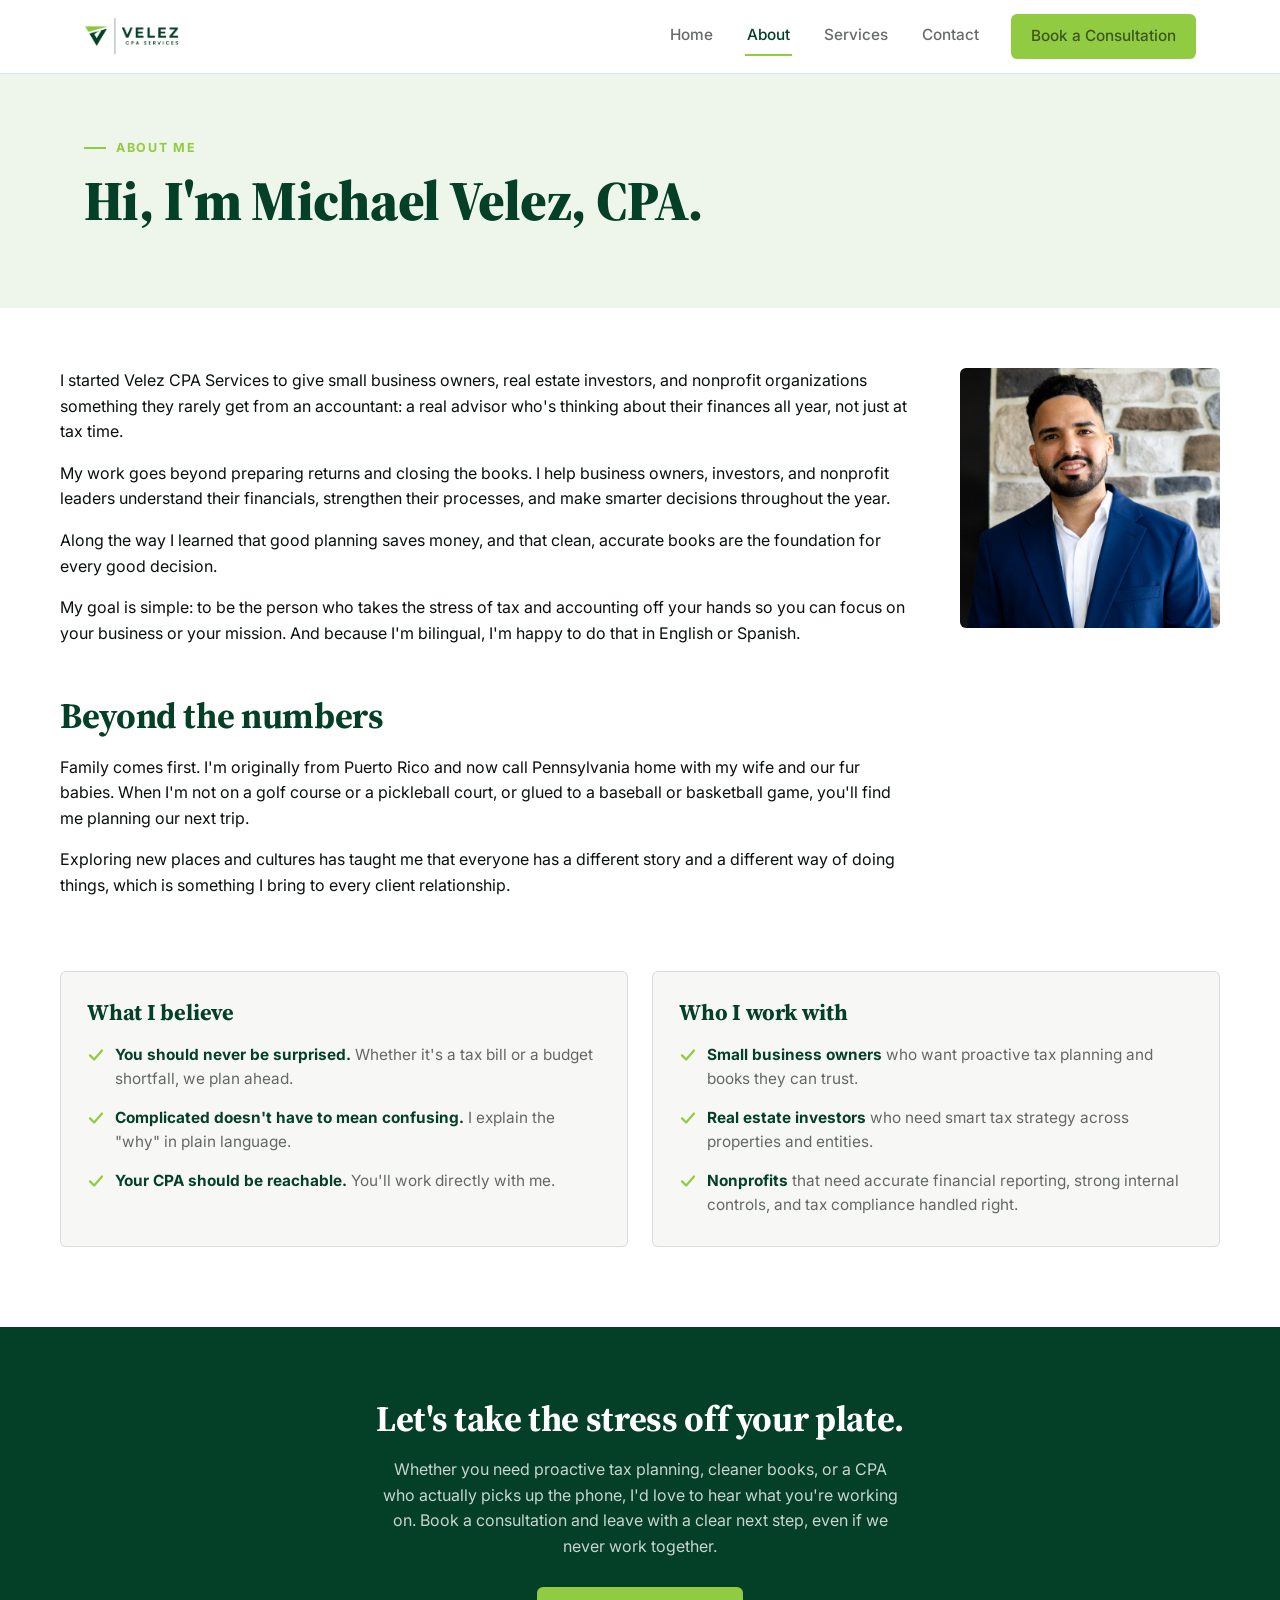
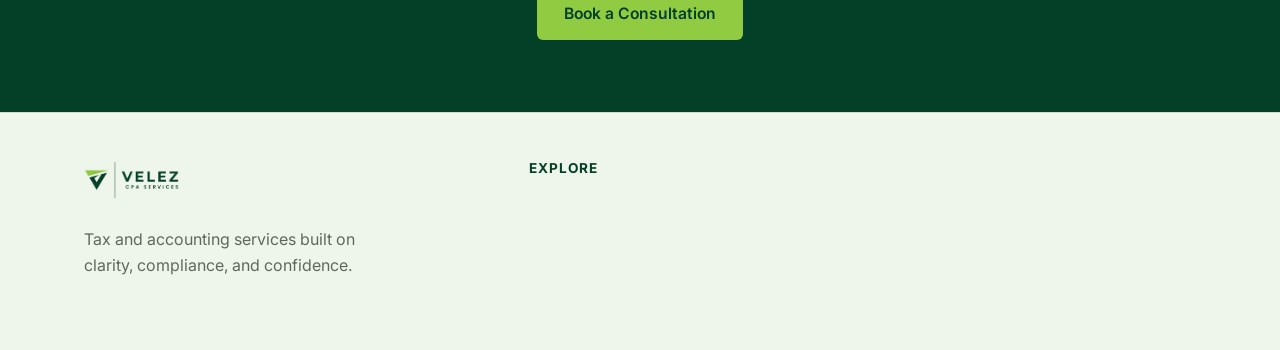
==== commit 69adf8fd: "Update about.html" ====
--- a/about.html
+++ b/about.html
@@ -21,7 +21,7 @@
   .values-card .tick-mark { width: 18px; height: 18px; margin-top: 3px; }
   .values-card .tick-mark path { stroke-dashoffset: 0; }
   .about-story h2 { margin-top: 1.4em; }
-  @media (max-width: 860px) { .about-values { grid-template-columns: 1fr; } }
+    @media (min-width: 861px) { .about-grid { grid-template-columns: 1fr 260px; } }
 </style>
 </head>
 <body>
@@ -51,20 +51,20 @@
   </section>
 
   <section class="about-body container">
-    <div class="about-grid">
-      <div>
-               <img src="headshot.jpg" alt="Michael Velez, CPA" style="width:100%; max-width:320px; aspect-ratio:1; object-fit:cover; object-position:center top; border-radius:var(--radius); display:block;" />
-      </div>
-
+        <div class="about-grid">
       <div class="about-story">
         <p>I started Velez CPA Services to give small business owners, real estate investors, and nonprofit organizations something they rarely get from an accountant: a real advisor who's thinking about their finances all year, not just at tax time.</p>
         <p>My work goes beyond preparing returns and closing the books. I help business owners, investors, and nonprofit leaders understand their financials, strengthen their processes, and make smarter decisions throughout the year.</p>
         <p>Along the way I learned that good planning saves money, and that clean, accurate books are the foundation for every good decision.</p>
+        <p>My goal is simple: to be the person who takes the stress of tax and accounting off your hands so you can focus on your business or your mission. And because I'm bilingual, I'm happy to do that in English or Spanish.</p>
 
-               <h2>Beyond the numbers</h2>
-                <p>I'm originally from Puerto Rico and now call Pennsylvania home. When I'm not helping clients with their taxes and books, you'll probably find me on a golf course, at a pickleball court, or glued to a baseball or basketball game. Family comes first for me, and my favorite adventures are the ones I take with my wife, whether we're exploring a new city or just enjoying time at home with our fur babies.</p>
-        <p>Traveling and exploring new places and cultures has taught me that everyone has a different story and a different way of doing things, which is something I bring to every client relationship.</p>
-        <p>My goal is simple: to be the person who takes the stress of tax and accounting off your hands so you can focus on your business or your mission. I'm bilingual, so I'm happy to work with you in English or Spanish.</p>
+        <h2>Beyond the numbers</h2>
+        <p>Family comes first. I'm originally from Puerto Rico and now call Pennsylvania home with my wife and our fur babies. When I'm not on a golf course or a pickleball court, or glued to a baseball or basketball game, you'll find me planning our next trip.</p>
+        <p>Exploring new places and cultures has taught me that everyone has a different story and a different way of doing things, which is something I bring to every client relationship.</p>
+      </div>
+
+      <div>
+        <img src="headshot.jpg" alt="Michael Velez, CPA" style="width:100%; max-width:320px; aspect-ratio:1; object-fit:cover; object-position:center top; border-radius:var(--radius); display:block;" />
       </div>
     </div>
 
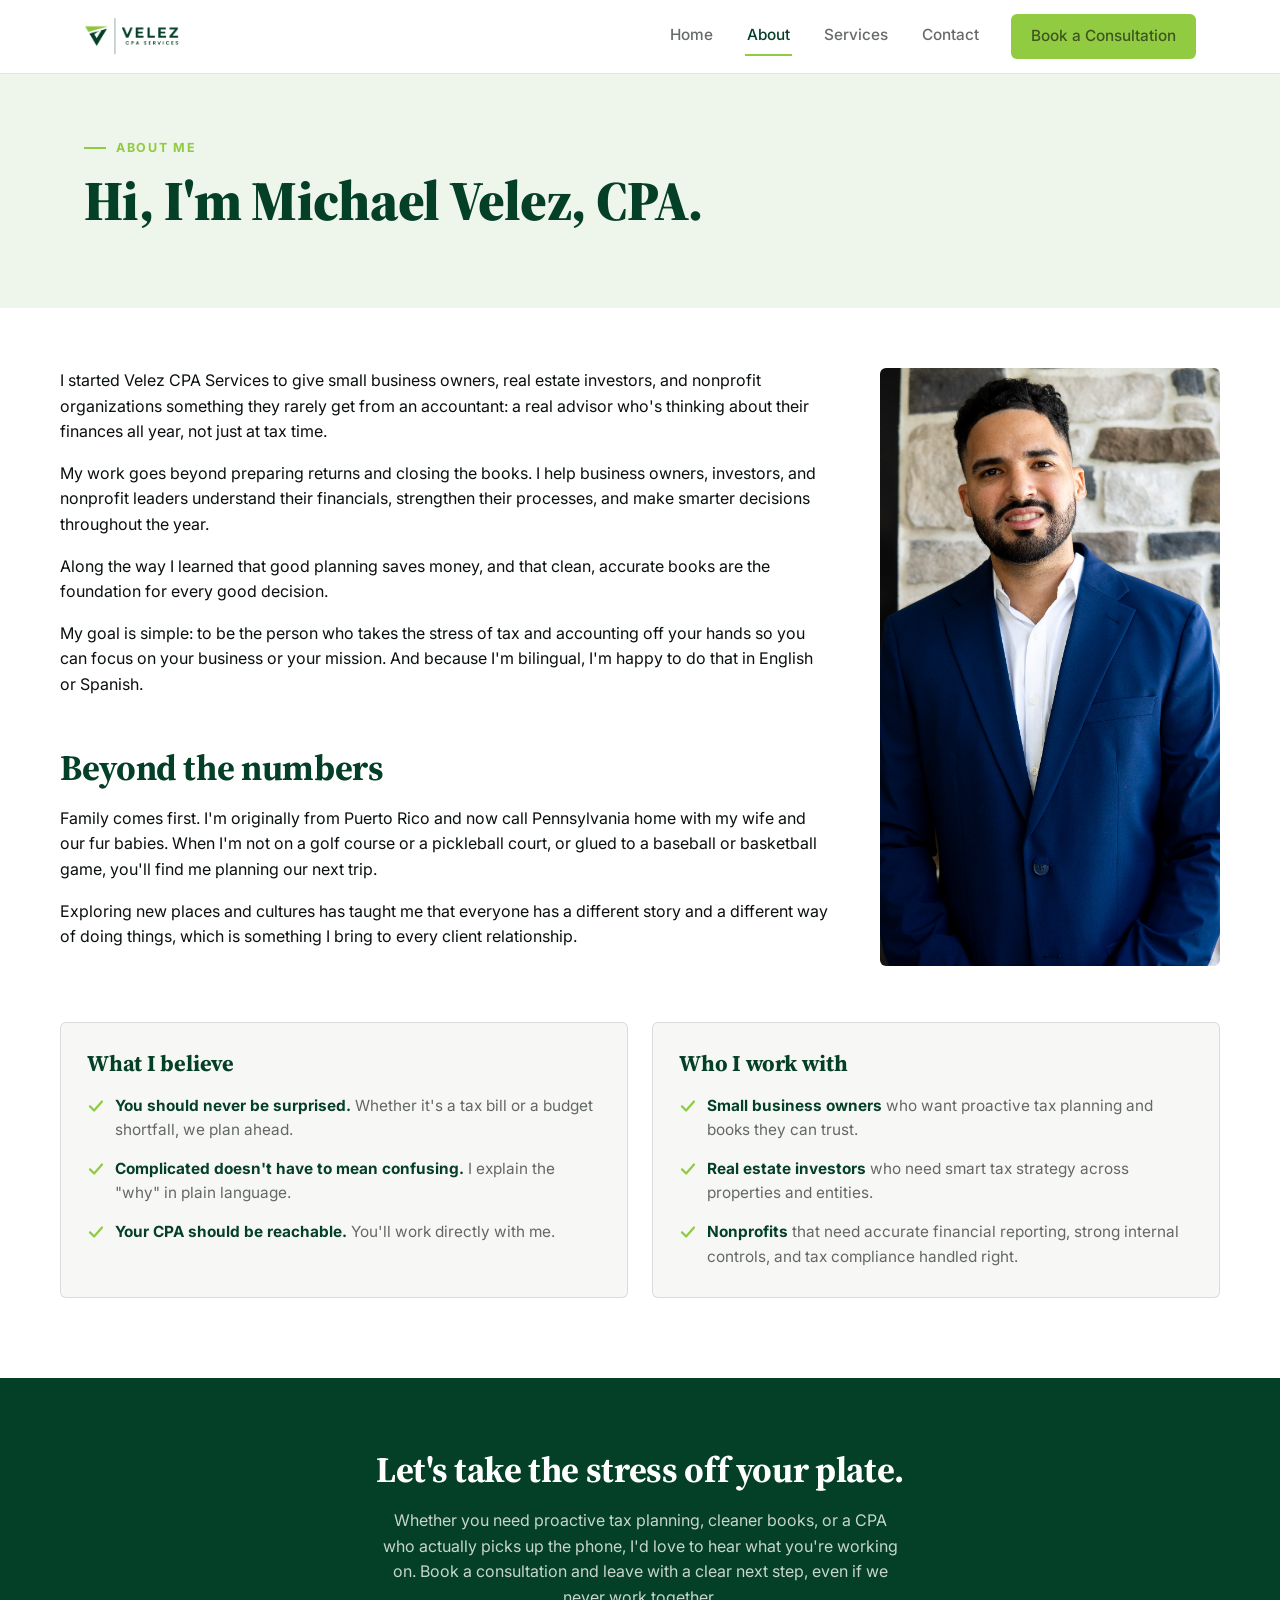
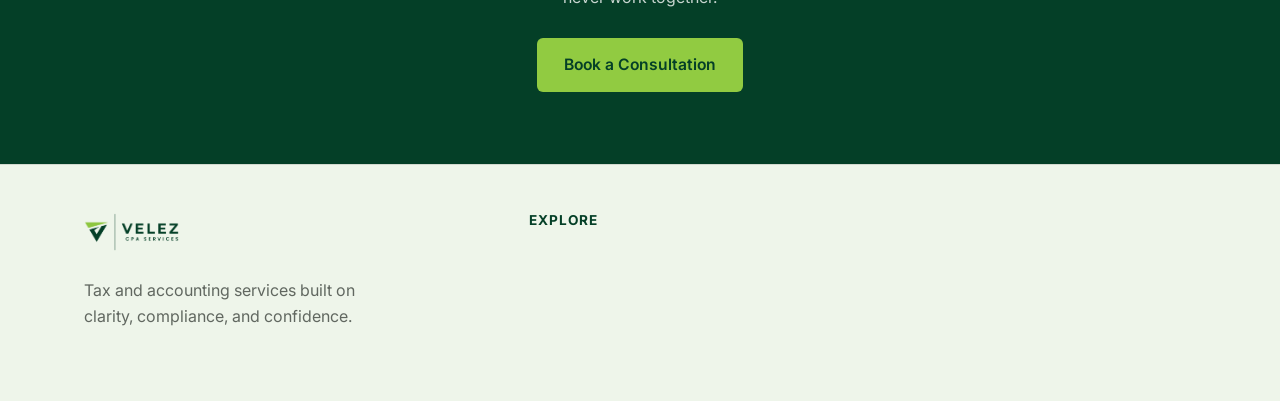
==== commit f110fca8: "Update about.html" ====
--- a/about.html
+++ b/about.html
@@ -21,7 +21,10 @@
   .values-card .tick-mark { width: 18px; height: 18px; margin-top: 3px; }
   .values-card .tick-mark path { stroke-dashoffset: 0; }
   .about-story h2 { margin-top: 1.4em; }
-    @media (min-width: 861px) { .about-grid { grid-template-columns: 1fr 260px; } }
+      @media (min-width: 861px) { .about-grid { grid-template-columns: 1fr 340px; align-items: stretch; } }
+  .about-photo-wrap { position: relative; min-height: 320px; }
+  .about-photo-wrap img { position: absolute; inset: 0; width: 100%; height: 100%; object-fit: cover; object-position: center top; border-radius: var(--radius); }
+  @media (max-width: 860px) { .about-photo-wrap { max-width: 320px; } }
 </style>
 </head>
 <body>
@@ -63,8 +66,8 @@
         <p>Exploring new places and cultures has taught me that everyone has a different story and a different way of doing things, which is something I bring to every client relationship.</p>
       </div>
 
-      <div>
-        <img src="headshot.jpg" alt="Michael Velez, CPA" style="width:100%; max-width:320px; aspect-ratio:1; object-fit:cover; object-position:center top; border-radius:var(--radius); display:block;" />
+            <div class="about-photo-wrap">
+        <img src="headshot.jpg" alt="Michael Velez, CPA" />
       </div>
     </div>
 
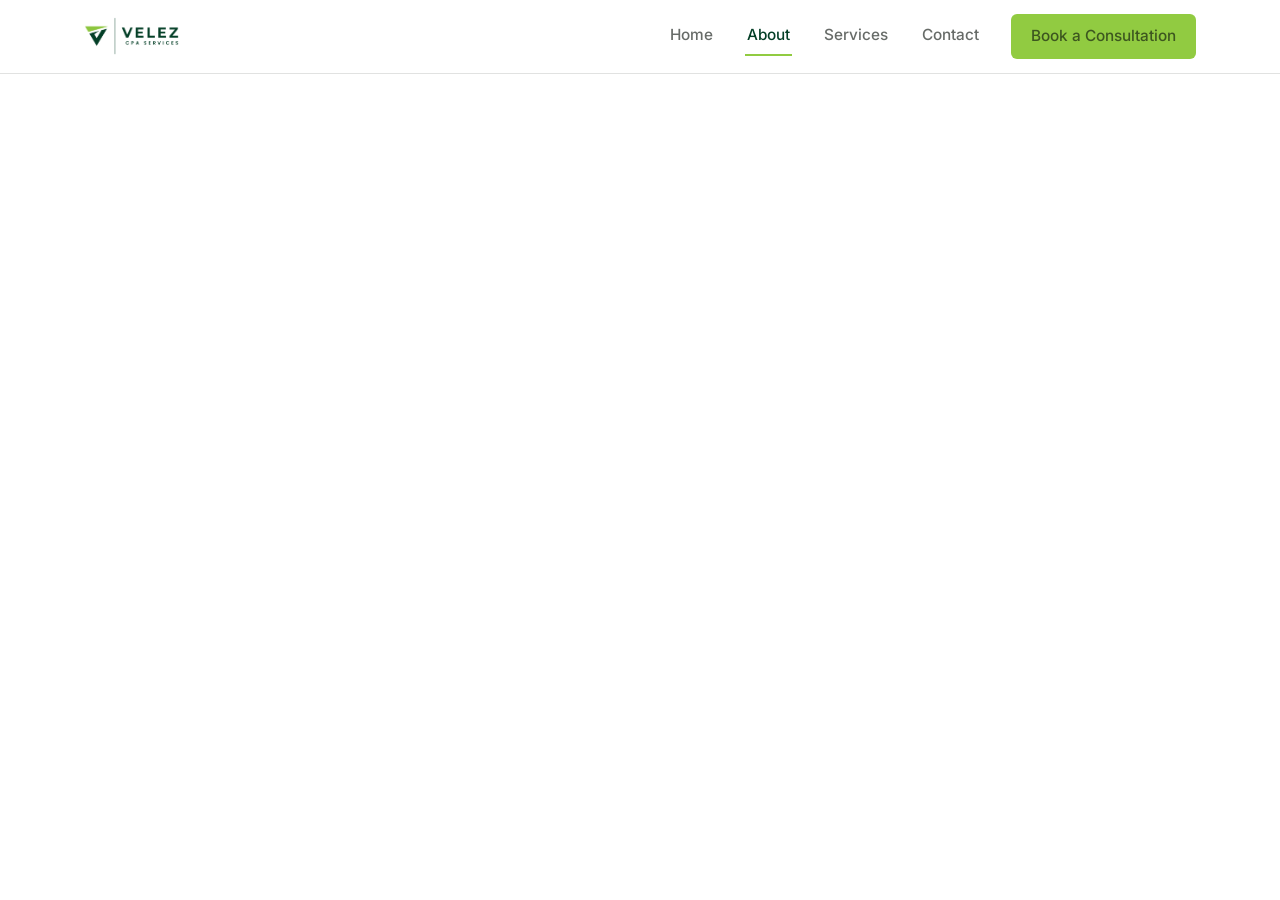
==== commit adab1d9a: "Update about.html" ====
--- a/about.html
+++ b/about.html
@@ -21,10 +21,13 @@
   .values-card .tick-mark { width: 18px; height: 18px; margin-top: 3px; }
   .values-card .tick-mark path { stroke-dashoffset: 0; }
   .about-story h2 { margin-top: 1.4em; }
-      @media (min-width: 861px) { .about-grid { grid-template-columns: 1fr 340px; align-items: stretch; } }
+  @media (min-width: 861px) { .about-grid { grid-template-columns: 1fr 340px; align-items: stretch; } }
   .about-photo-wrap { position: relative; min-height: 320px; }
   .about-photo-wrap img { position: absolute; inset: 0; width: 100%; height: 100%; object-fit: cover; object-position: center top; border-radius: var(--radius); }
-  @media (max-width: 860px) { .about-photo-wrap { max-width: 320px; } }
+  @media (max-width: 860px) {
+    .about-values { grid-template-columns: 1fr; }
+    .about-photo-wrap { max-width: 320px; }
+  }
 </style>
 </head>
 <body>
@@ -46,87 +49,4 @@
 
 <main id="main">
 
-  <section class="page-header">
-    <div class="container">
-      <p class="eyebrow">About Me</p>
-      <h1>Hi, I'm Michael Velez, CPA.</h1>
-    </div>
-  </section>
-
-  <section class="about-body container">
-        <div class="about-grid">
-      <div class="about-story">
-        <p>I started Velez CPA Services to give small business owners, real estate investors, and nonprofit organizations something they rarely get from an accountant: a real advisor who's thinking about their finances all year, not just at tax time.</p>
-        <p>My work goes beyond preparing returns and closing the books. I help business owners, investors, and nonprofit leaders understand their financials, strengthen their processes, and make smarter decisions throughout the year.</p>
-        <p>Along the way I learned that good planning saves money, and that clean, accurate books are the foundation for every good decision.</p>
-        <p>My goal is simple: to be the person who takes the stress of tax and accounting off your hands so you can focus on your business or your mission. And because I'm bilingual, I'm happy to do that in English or Spanish.</p>
-
-        <h2>Beyond the numbers</h2>
-        <p>Family comes first. I'm originally from Puerto Rico and now call Pennsylvania home with my wife and our fur babies. When I'm not on a golf course or a pickleball court, or glued to a baseball or basketball game, you'll find me planning our next trip.</p>
-        <p>Exploring new places and cultures has taught me that everyone has a different story and a different way of doing things, which is something I bring to every client relationship.</p>
-      </div>
-
-            <div class="about-photo-wrap">
-        <img src="headshot.jpg" alt="Michael Velez, CPA" />
-      </div>
-    </div>
-
-    <div class="about-values">
-      <div class="values-card">
-        <h2>What I believe</h2>
-        <ul>
-          <li>
-            <svg class="tick-mark" viewBox="0 0 24 24"><path d="M4 12.5 L9.5 18 L20 6"/></svg>
-            <span><strong>You should never be surprised.</strong> Whether it's a tax bill or a budget shortfall, we plan ahead.</span>
-          </li>
-          <li>
-            <svg class="tick-mark" viewBox="0 0 24 24"><path d="M4 12.5 L9.5 18 L20 6"/></svg>
-            <span><strong>Complicated doesn't have to mean confusing.</strong> I explain the "why" in plain language.</span>
-          </li>
-          <li>
-            <svg class="tick-mark" viewBox="0 0 24 24"><path d="M4 12.5 L9.5 18 L20 6"/></svg>
-            <span><strong>Your CPA should be reachable.</strong> You'll work directly with me.</span>
-          </li>
-        </ul>
-      </div>
-
-      <div class="values-card">
-        <h2>Who I work with</h2>
-        <ul>
-          <li>
-            <svg class="tick-mark" viewBox="0 0 24 24"><path d="M4 12.5 L9.5 18 L20 6"/></svg>
-            <span><strong>Small business owners</strong> who want proactive tax planning and books they can trust.</span>
-          </li>
-          <li>
-            <svg class="tick-mark" viewBox="0 0 24 24"><path d="M4 12.5 L9.5 18 L20 6"/></svg>
-            <span><strong>Real estate investors</strong> who need smart tax strategy across properties and entities.</span>
-          </li>
-          <li>
-            <svg class="tick-mark" viewBox="0 0 24 24"><path d="M4 12.5 L9.5 18 L20 6"/></svg>
-            <span><strong>Nonprofits</strong> that need accurate financial reporting, strong internal controls, and tax compliance handled right.</span>
-          </li>
-        </ul>
-      </div>
-    </div>
-  </section>
-
-  <section class="cta-band">
-    <div class="container cta-inner">
-      <h2>Let's take the stress off your plate.</h2>
-      <p>Whether you need proactive tax planning, cleaner books, or a CPA who actually picks up the phone, I'd love to hear what you're working on. Book a consultation and leave with a clear next step, even if we never work together.</p>
-      <a href="contact.html" class="btn btn-on-dark">Book a Consultation</a>
-    </div>
-  </section>
-
-</main>
-
-<footer class="site-footer">
-  <div class="container">
-    <div class="footer-grid">
-      <div class="footer-brand">
-        <a href="index.html" class="logo"><img src="logo-full.png" alt="Velez CPA Services" /></a>
-        <p style="max-width:32ch; margin-top:10px;">Tax and accounting services built on clarity, compliance, and confidence.</p>
-      </div>
-      <div>
-        <h4>Explore</h4>
-        <ul class="footer-links">
+  <section
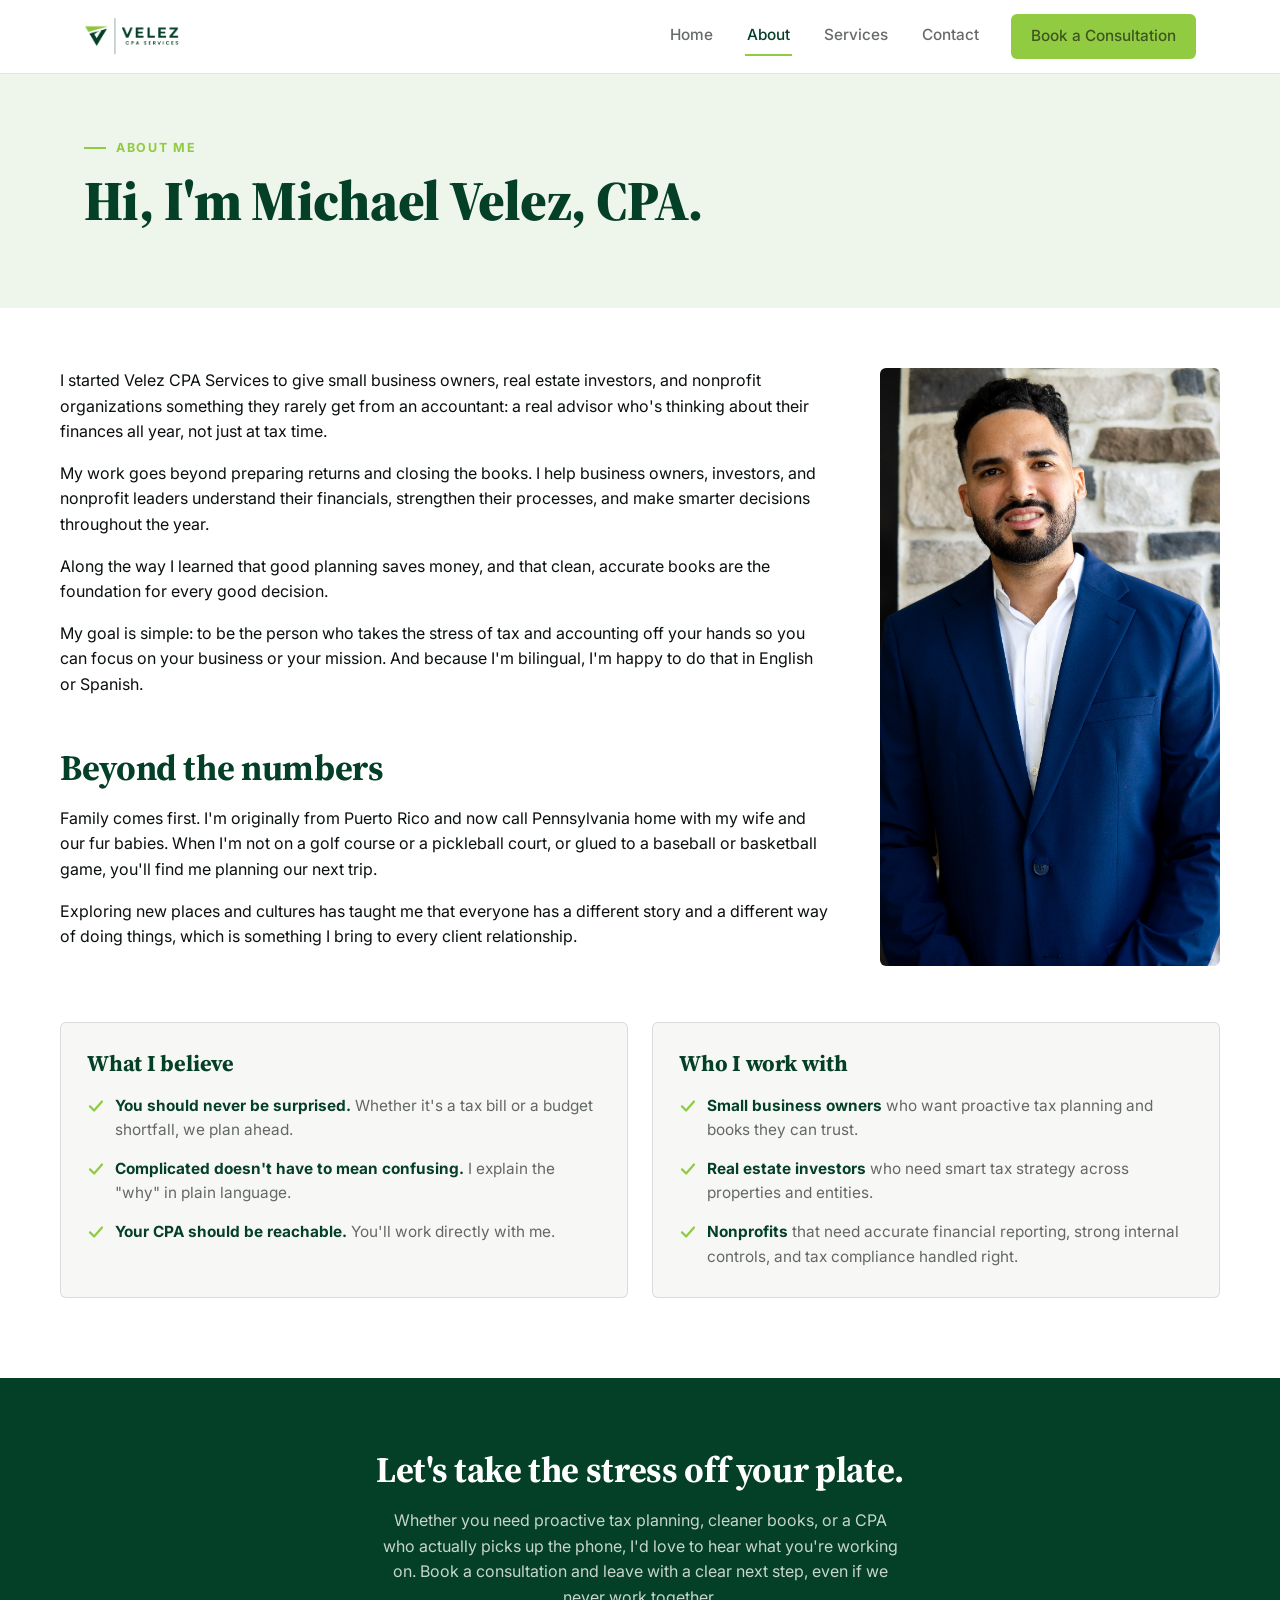
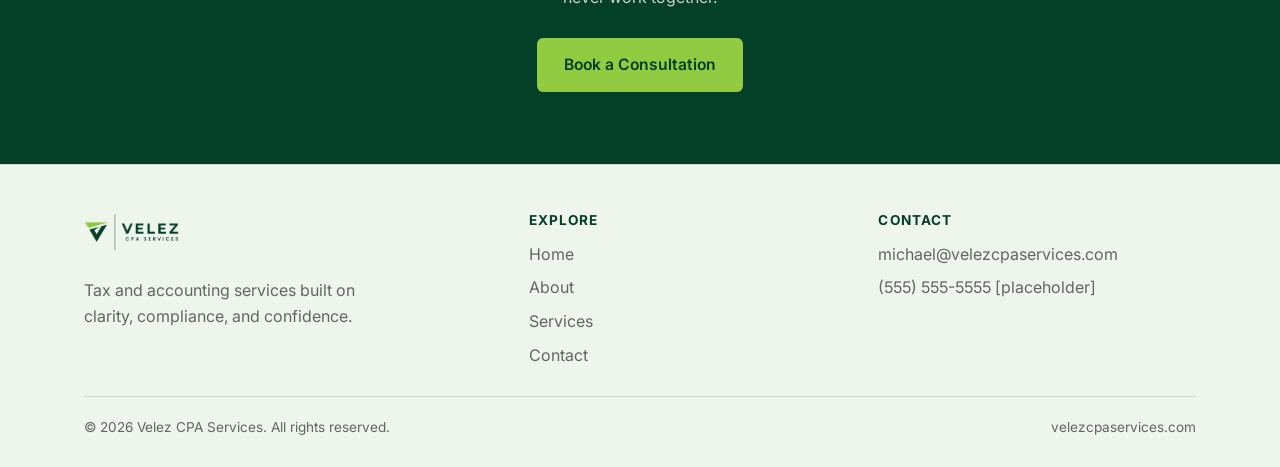
==== commit f874def9: "Update about.html" ====
--- a/about.html
+++ b/about.html
@@ -49,4 +49,112 @@
 
 <main id="main">
 
-  <section
+  <section class="page-header">
+    <div class="container">
+      <p class="eyebrow">About Me</p>
+      <h1>Hi, I'm Michael Velez, CPA.</h1>
+    </div>
+  </section>
+
+  <section class="about-body container">
+    <div class="about-grid">
+      <div class="about-story">
+        <p>I started Velez CPA Services to give small business owners, real estate investors, and nonprofit organizations something they rarely get from an accountant: a real advisor who's thinking about their finances all year, not just at tax time.</p>
+        <p>My work goes beyond preparing returns and closing the books. I help business owners, investors, and nonprofit leaders understand their financials, strengthen their processes, and make smarter decisions throughout the year.</p>
+        <p>Along the way I learned that good planning saves money, and that clean, accurate books are the foundation for every good decision.</p>
+        <p>My goal is simple: to be the person who takes the stress of tax and accounting off your hands so you can focus on your business or your mission. And because I'm bilingual, I'm happy to do that in English or Spanish.</p>
+
+        <h2>Beyond the numbers</h2>
+        <p>Family comes first. I'm originally from Puerto Rico and now call Pennsylvania home with my wife and our fur babies. When I'm not on a golf course or a pickleball court, or glued to a baseball or basketball game, you'll find me planning our next trip.</p>
+        <p>Exploring new places and cultures has taught me that everyone has a different story and a different way of doing things, which is something I bring to every client relationship.</p>
+      </div>
+
+      <div class="about-photo-wrap">
+        <img src="headshot.jpg" alt="Michael Velez, CPA" />
+      </div>
+    </div>
+
+    <div class="about-values">
+      <div class="values-card">
+        <h2>What I believe</h2>
+        <ul>
+          <li>
+            <svg class="tick-mark" viewBox="0 0 24 24"><path d="M4 12.5 L9.5 18 L20 6"/></svg>
+            <span><strong>You should never be surprised.</strong> Whether it's a tax bill or a budget shortfall, we plan ahead.</span>
+          </li>
+          <li>
+            <svg class="tick-mark" viewBox="0 0 24 24"><path d="M4 12.5 L9.5 18 L20 6"/></svg>
+            <span><strong>Complicated doesn't have to mean confusing.</strong> I explain the "why" in plain language.</span>
+          </li>
+          <li>
+            <svg class="tick-mark" viewBox="0 0 24 24"><path d="M4 12.5 L9.5 18 L20 6"/></svg>
+            <span><strong>Your CPA should be reachable.</strong> You'll work directly with me.</span>
+          </li>
+        </ul>
+      </div>
+
+      <div class="values-card">
+        <h2>Who I work with</h2>
+        <ul>
+          <li>
+            <svg class="tick-mark" viewBox="0 0 24 24"><path d="M4 12.5 L9.5 18 L20 6"/></svg>
+            <span><strong>Small business owners</strong> who want proactive tax planning and books they can trust.</span>
+          </li>
+          <li>
+            <svg class="tick-mark" viewBox="0 0 24 24"><path d="M4 12.5 L9.5 18 L20 6"/></svg>
+            <span><strong>Real estate investors</strong> who need smart tax strategy across properties and entities.</span>
+          </li>
+          <li>
+            <svg class="tick-mark" viewBox="0 0 24 24"><path d="M4 12.5 L9.5 18 L20 6"/></svg>
+            <span><strong>Nonprofits</strong> that need accurate financial reporting, strong internal controls, and tax compliance handled right.</span>
+          </li>
+        </ul>
+      </div>
+    </div>
+  </section>
+
+  <section class="cta-band">
+    <div class="container cta-inner">
+      <h2>Let's take the stress off your plate.</h2>
+      <p>Whether you need proactive tax planning, cleaner books, or a CPA who actually picks up the phone, I'd love to hear what you're working on. Book a consultation and leave with a clear next step, even if we never work together.</p>
+      <a href="contact.html" class="btn btn-on-dark">Book a Consultation</a>
+    </div>
+  </section>
+
+</main>
+
+<footer class="site-footer">
+  <div class="container">
+    <div class="footer-grid">
+      <div class="footer-brand">
+        <a href="index.html" class="logo"><img src="logo-full.png" alt="Velez CPA Services" /></a>
+        <p style="max-width:32ch; margin-top:10px;">Tax and accounting services built on clarity, compliance, and confidence.</p>
+      </div>
+      <div>
+        <h4>Explore</h4>
+        <ul class="footer-links">
+          <li><a href="index.html">Home</a></li>
+          <li><a href="about.html">About</a></li>
+          <li><a href="services.html">Services</a></li>
+          <li><a href="contact.html">Contact</a></li>
+        </ul>
+      </div>
+      <div>
+        <h4>Contact</h4>
+        <ul class="footer-links">
+          <li><a href="mailto:michael@velezcpaservices.com">michael@velezcpaservices.com</a></li>
+          <li><a href="tel:+15555555555">(555) 555-5555 [placeholder]</a></li>
+        </ul>
+      </div>
+    </div>
+    <div class="footer-bottom">
+      <span>© <span id="year"></span> Velez CPA Services. All rights reserved.</span>
+      <span>velezcpaservices.com</span>
+    </div>
+  </div>
+</footer>
+
+<script>document.getElementById("year").textContent = new Date().getFullYear();</script>
+<script src="script.js"></script>
+</body>
+</html>
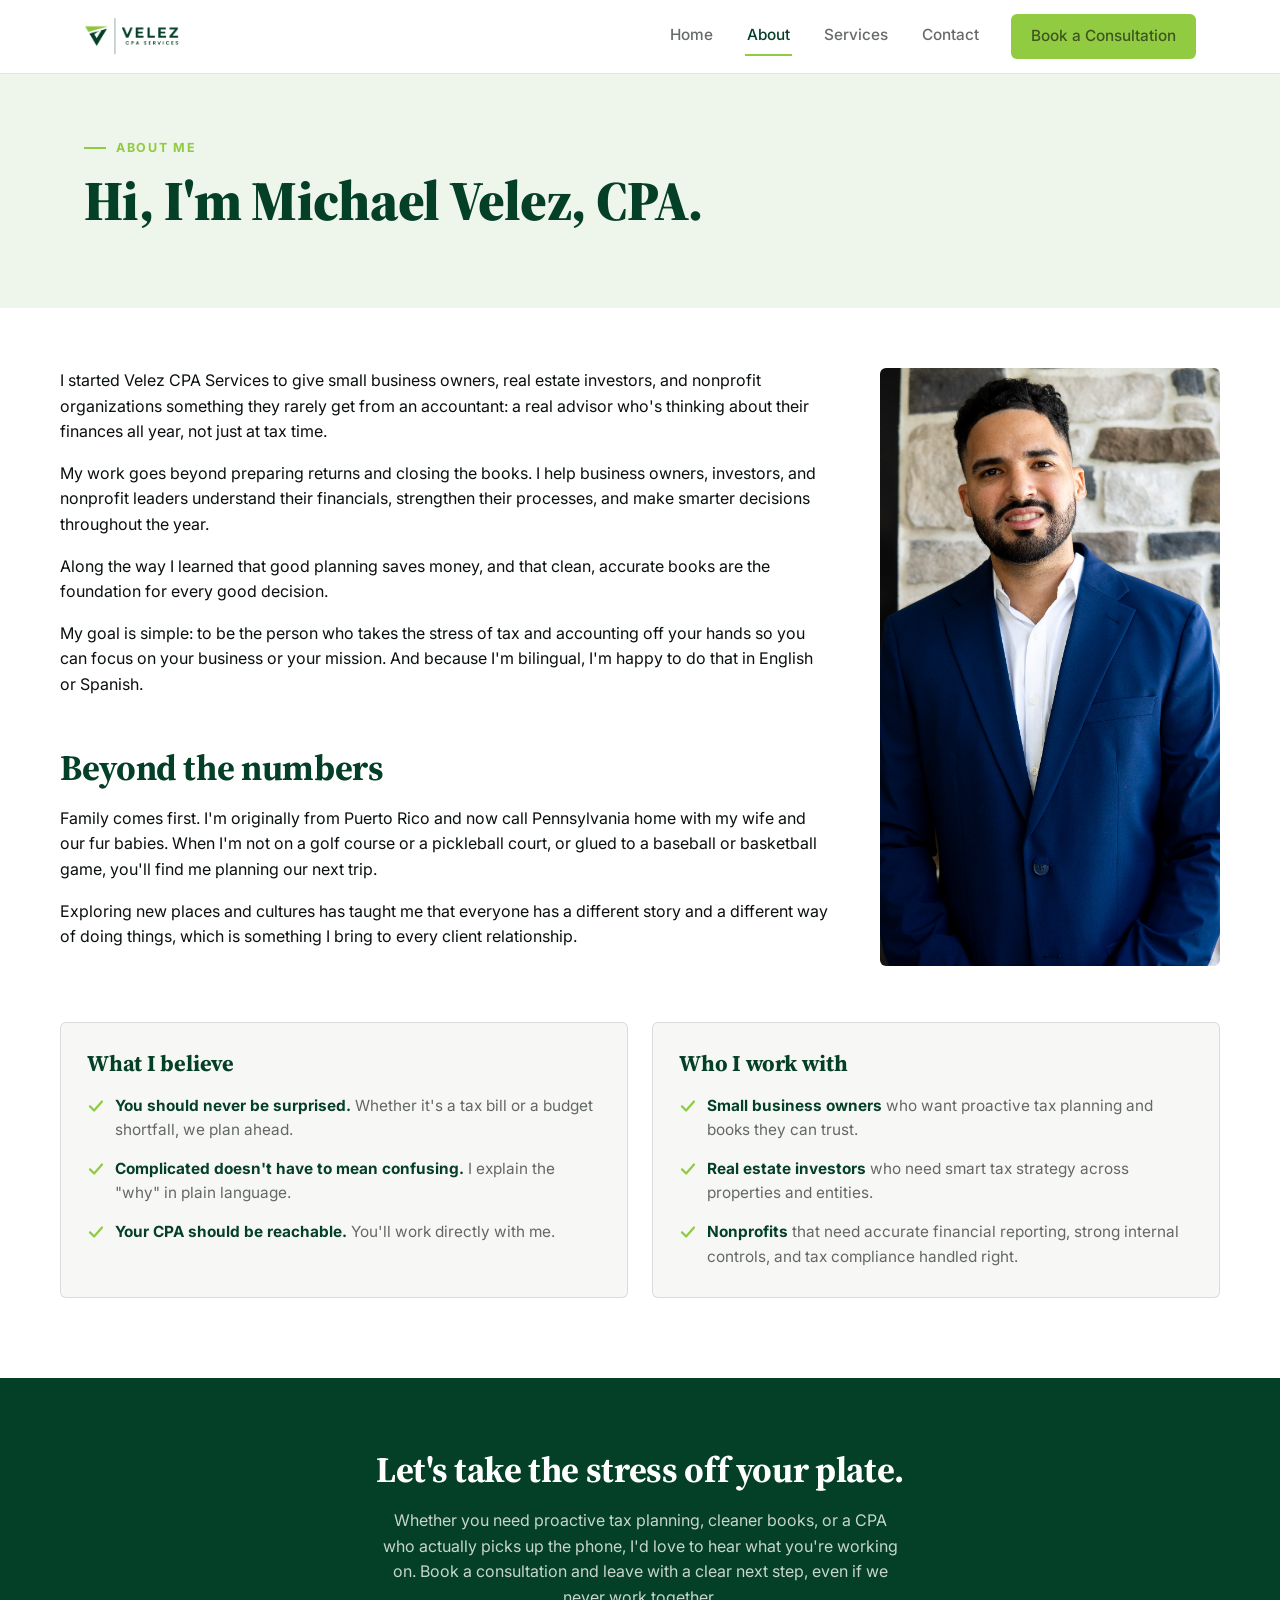
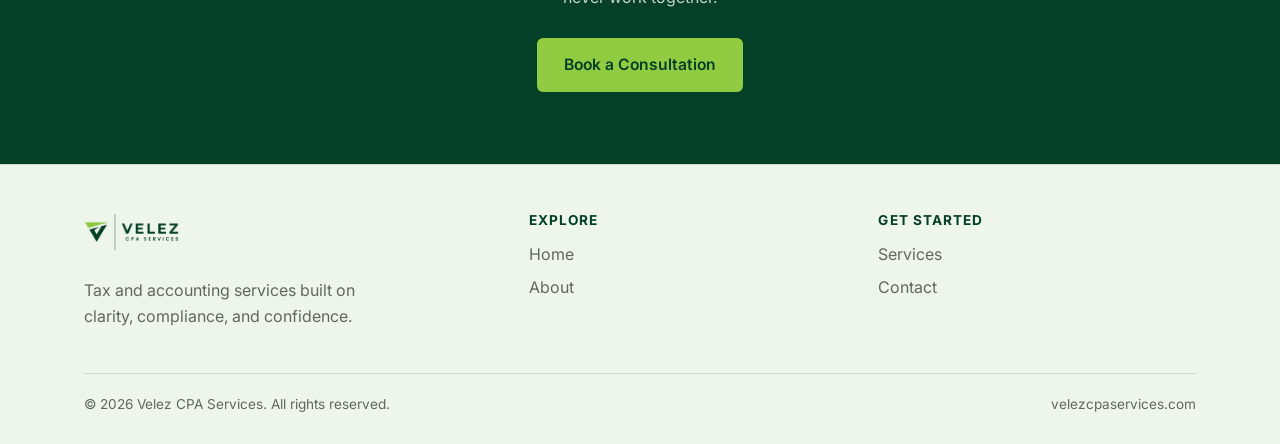
==== commit 39007382: "Update about.html" ====
--- a/about.html
+++ b/about.html
@@ -125,7 +125,7 @@
 
 <footer class="site-footer">
   <div class="container">
-    <div class="footer-grid">
+       <div class="footer-grid">
       <div class="footer-brand">
         <a href="index.html" class="logo"><img src="logo-full.png" alt="Velez CPA Services" /></a>
         <p style="max-width:32ch; margin-top:10px;">Tax and accounting services built on clarity, compliance, and confidence.</p>
@@ -135,15 +135,13 @@
         <ul class="footer-links">
           <li><a href="index.html">Home</a></li>
           <li><a href="about.html">About</a></li>
-          <li><a href="services.html">Services</a></li>
-          <li><a href="contact.html">Contact</a></li>
         </ul>
       </div>
       <div>
-        <h4>Contact</h4>
+        <h4>Get Started</h4>
         <ul class="footer-links">
-          <li><a href="mailto:michael@velezcpaservices.com">michael@velezcpaservices.com</a></li>
-          <li><a href="tel:+15555555555">(555) 555-5555 [placeholder]</a></li>
+          <li><a href="services.html">Services</a></li>
+          <li><a href="contact.html">Contact</a></li>
         </ul>
       </div>
     </div>
